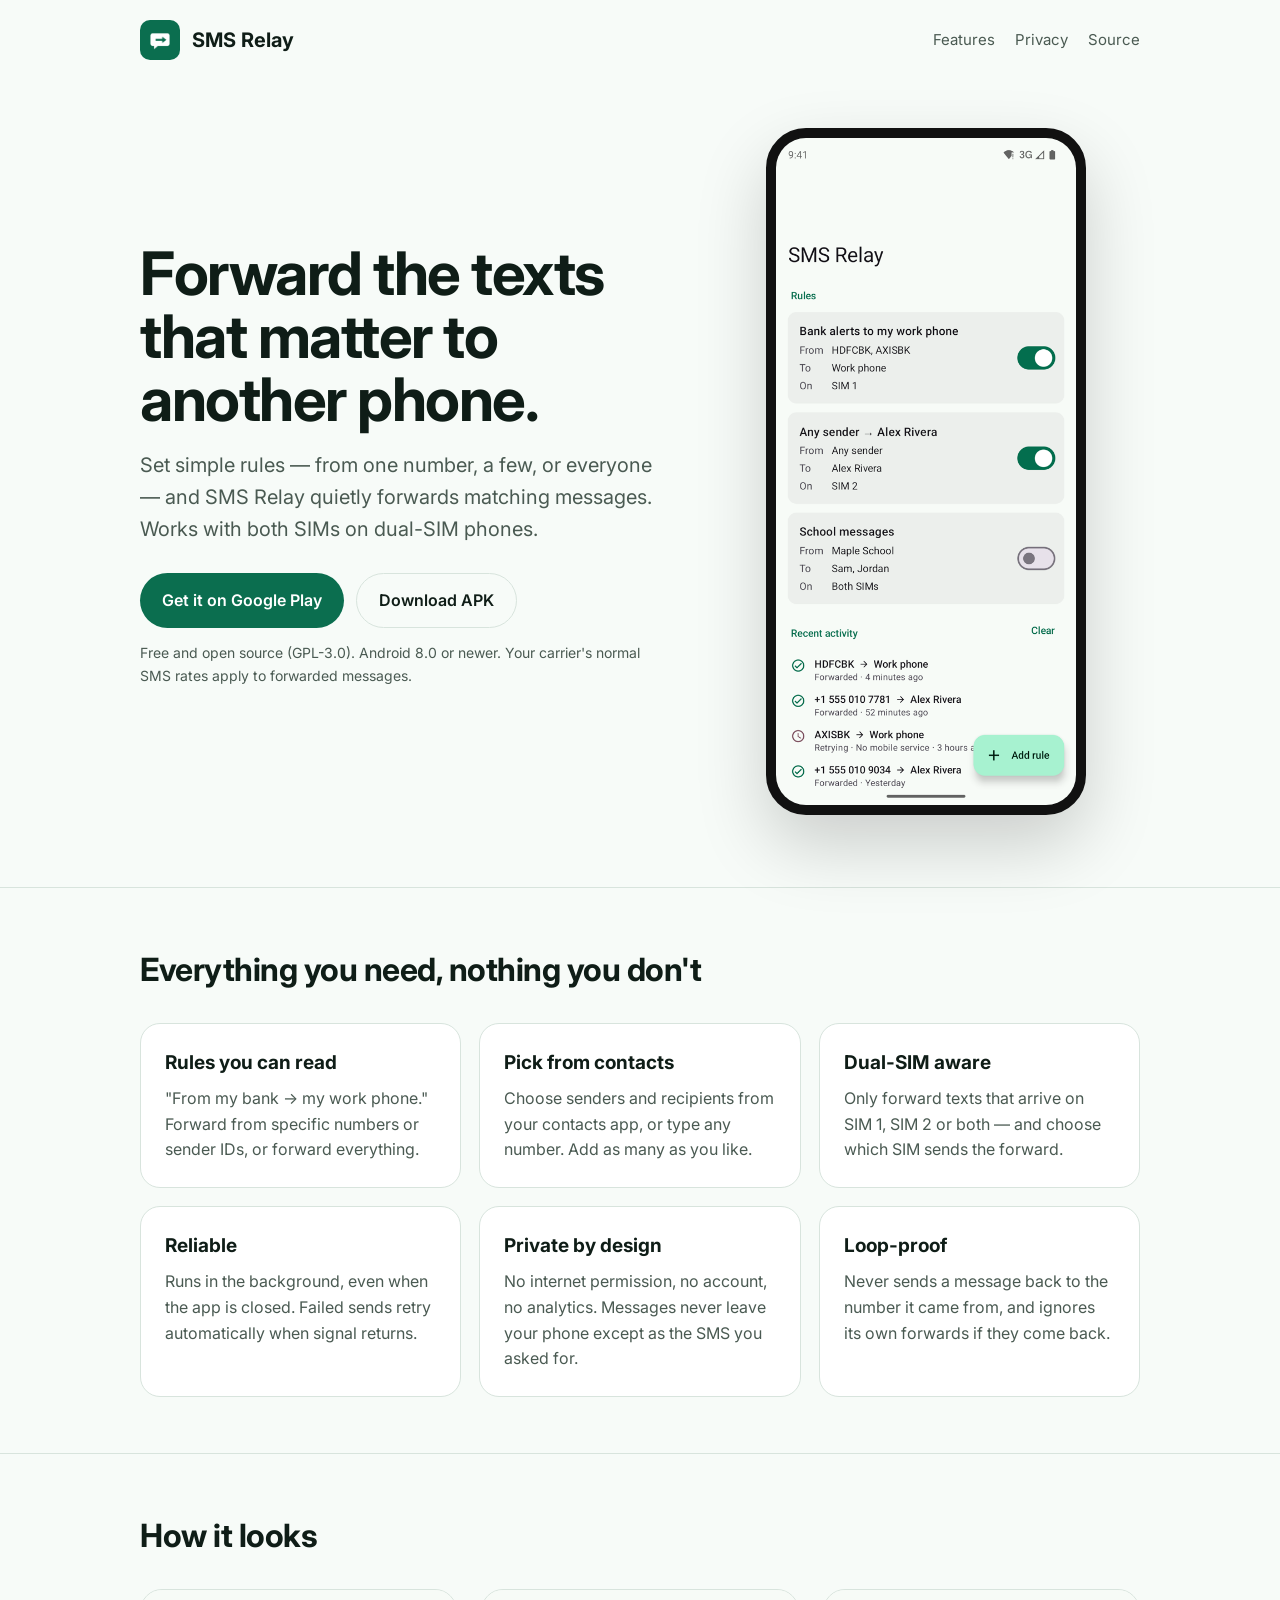
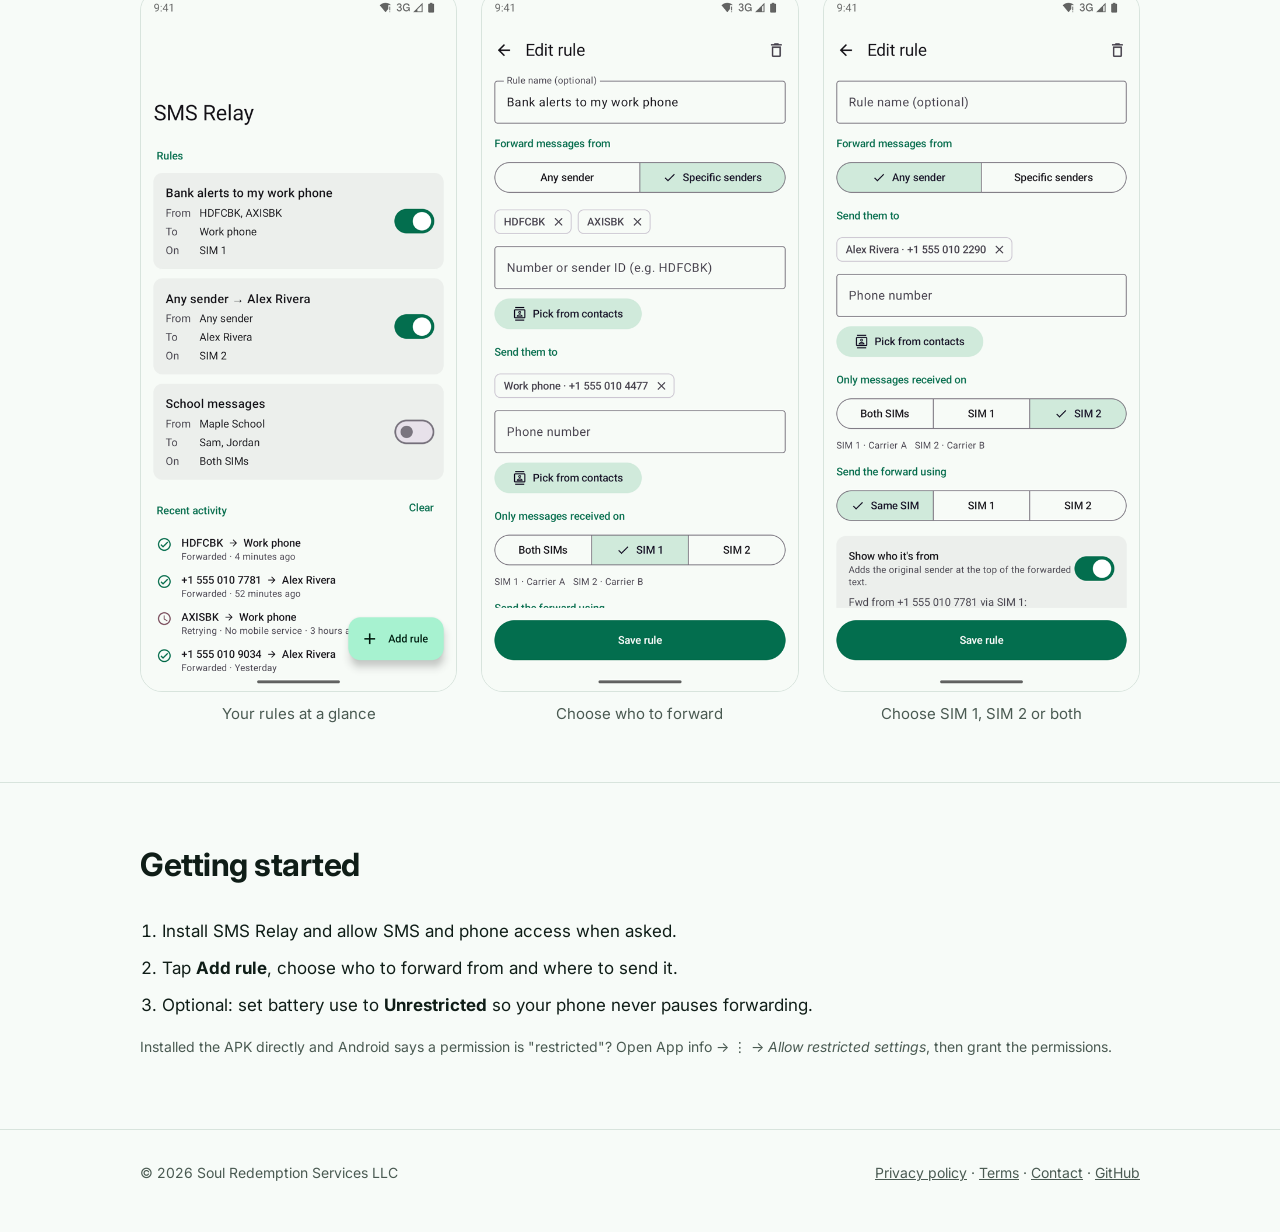
==== docs/index.html @ 9d6687af "Add website, store graphics, F-Droid metadata, README and CI Co-Authored-By: Claude Opus 5.5 <norepl" ====
<!doctype html>
<html lang="en">
<head>
  <meta charset="utf-8">
  <meta name="viewport" content="width=device-width, initial-scale=1">
  <title>SMS Relay — forward texts to another phone</title>
  <meta name="description" content="SMS Relay forwards the text messages you choose to another phone number. Dual-SIM aware, private, no internet access, open source.">
  <link rel="icon" href="img/icon-192.png">
  <link rel="preconnect" href="https://fonts.googleapis.com">
  <link href="https://fonts.googleapis.com/css2?family=Inter:wght@400;600;700;800&display=swap" rel="stylesheet">
  <link rel="stylesheet" href="style.css">
  <meta property="og:title" content="SMS Relay">
  <meta property="og:description" content="Forward the texts you choose to another phone. Private, dual-SIM aware, open source.">
  <meta property="og:image" content="https://ajay-develops.github.io/sms-relay/img/icon.png">
</head>
<body>
  <div class="wrap">
    <header class="top">
      <a class="brand" href="./"><img src="img/icon-192.png" alt="">SMS Relay</a>
      <nav><a href="#features">Features</a><a href="privacy.html">Privacy</a><a href="https://github.com/ajay-develops/sms-relay">Source</a></nav>
    </header>

    <div class="hero">
      <div>
        <h1>Forward the texts that matter to another phone.</h1>
        <p class="lead">Set simple rules — from one number, a few, or everyone — and SMS Relay quietly forwards matching messages. Works with both SIMs on dual-SIM phones.</p>
        <div class="cta">
          <a class="btn primary" href="https://play.google.com/store/apps/details?id=com.soulredemption.smsrelay">Get it on Google Play</a>
          <a class="btn ghost" href="https://github.com/ajay-develops/sms-relay/releases/latest">Download APK</a>
        </div>
        <p class="note">Free and open source (GPL-3.0). Android 8.0 or newer. Your carrier's normal SMS rates apply to forwarded messages.</p>
      </div>
      <div class="phone"><img src="img/home.png" alt="SMS Relay home screen showing three forwarding rules"></div>
    </div>
  </div>

  <section id="features">
    <div class="wrap">
      <h2>Everything you need, nothing you don't</h2>
      <div class="grid">
        <div class="card"><h3>Rules you can read</h3><p>"From my bank → my work phone." Forward from specific numbers or sender IDs, or forward everything.</p></div>
        <div class="card"><h3>Pick from contacts</h3><p>Choose senders and recipients from your contacts app, or type any number. Add as many as you like.</p></div>
        <div class="card"><h3>Dual-SIM aware</h3><p>Only forward texts that arrive on SIM 1, SIM 2 or both — and choose which SIM sends the forward.</p></div>
        <div class="card"><h3>Reliable</h3><p>Runs in the background, even when the app is closed. Failed sends retry automatically when signal returns.</p></div>
        <div class="card"><h3>Private by design</h3><p>No internet permission, no account, no analytics. Messages never leave your phone except as the SMS you asked for.</p></div>
        <div class="card"><h3>Loop-proof</h3><p>Never sends a message back to the number it came from, and ignores its own forwards if they come back.</p></div>
      </div>
    </div>
  </section>

  <section>
    <div class="wrap">
      <h2>How it looks</h2>
      <div class="shots">
        <figure><img src="img/home.png" alt="Rules list"><figcaption>Your rules at a glance</figcaption></figure>
        <figure><img src="img/rule.png" alt="Rule editor with specific senders"><figcaption>Choose who to forward</figcaption></figure>
        <figure><img src="img/sims.png" alt="SIM selection"><figcaption>Choose SIM 1, SIM 2 or both</figcaption></figure>
      </div>
    </div>
  </section>

  <section>
    <div class="wrap">
      <h2>Getting started</h2>
      <ol class="steps">
        <li>Install SMS Relay and allow SMS and phone access when asked.</li>
        <li>Tap <strong>Add rule</strong>, choose who to forward from and where to send it.</li>
        <li>Optional: set battery use to <strong>Unrestricted</strong> so your phone never pauses forwarding.</li>
      </ol>
      <p class="note">Installed the APK directly and Android says a permission is "restricted"? Open App info → ⋮ → <em>Allow restricted settings</em>, then grant the permissions.</p>
    </div>
  </section>

  <footer>
    <div class="wrap">
      <span>© 2026 Soul Redemption Services LLC</span>
      <span><a href="privacy.html">Privacy policy</a> · <a href="terms.html">Terms</a> · <a href="mailto:saulredemptionservicesllc@gmail.com">Contact</a> · <a href="https://github.com/ajay-develops/sms-relay">GitHub</a></span>
    </div>
  </footer>
</body>
</html>
---- docs/style.css ----
:root {
  --bg: #f7fbf8;
  --surface: #ffffff;
  --ink: #0f1d17;
  --muted: #4a5a52;
  --brand: #0b6e4f;
  --brand-ink: #ffffff;
  --tint: #e3f4ec;
  --line: #d8e4dd;
  --radius: 20px;
}
@media (prefers-color-scheme: dark) {
  :root {
    --bg: #0f1512;
    --surface: #18201c;
    --ink: #e4ece7;
    --muted: #a7b6ae;
    --brand: #8ad6b3;
    --brand-ink: #003825;
    --tint: #1d2b24;
    --line: #2a3630;
  }
}
* { box-sizing: border-box; }
html { -webkit-text-size-adjust: 100%; }
body {
  margin: 0; background: var(--bg); color: var(--ink);
  font: 17px/1.6 Inter, system-ui, -apple-system, "Segoe UI", Roboto, sans-serif;
}
a { color: var(--brand); }
.wrap { max-width: 1040px; margin: 0 auto; padding: 0 20px; }
header.top { display: flex; align-items: center; justify-content: space-between; padding: 20px 0; }
.brand { display: flex; align-items: center; gap: 12px; font-weight: 700; font-size: 20px; color: var(--ink); text-decoration: none; }
.brand img { width: 40px; height: 40px; border-radius: 10px; }
nav a { margin-left: 20px; color: var(--muted); text-decoration: none; font-size: 15px; }
nav a:hover { color: var(--ink); }

.hero { display: grid; grid-template-columns: 1.1fr .9fr; gap: 48px; align-items: center; padding: 48px 0 72px; }
.hero h1 { font-size: clamp(38px, 6vw, 60px); line-height: 1.05; letter-spacing: -1.5px; margin: 0 0 18px; }
.hero p.lead { font-size: 20px; color: var(--muted); margin: 0 0 28px; max-width: 520px; }
.cta { display: flex; flex-wrap: wrap; gap: 12px; }
.btn { display: inline-flex; align-items: center; gap: 8px; padding: 14px 22px; border-radius: 999px; font-weight: 600; text-decoration: none; font-size: 16px; }
.btn.primary { background: var(--brand); color: var(--brand-ink); }
.btn.ghost { border: 1.5px solid var(--line); color: var(--ink); }
.phone { justify-self: center; width: min(320px, 80vw); border-radius: 40px; border: 10px solid #111; overflow: hidden; box-shadow: 0 30px 70px rgba(0,0,0,.18); background: #111; }
.phone img { display: block; width: 100%; }
.note { font-size: 14px; color: var(--muted); margin-top: 14px; }

section { padding: 56px 0; border-top: 1px solid var(--line); }
section h2 { font-size: 32px; letter-spacing: -.5px; margin: 0 0 28px; }
.grid { display: grid; grid-template-columns: repeat(3, 1fr); gap: 18px; }
.card { background: var(--surface); border: 1px solid var(--line); border-radius: var(--radius); padding: 24px; }
.card h3 { margin: 0 0 8px; font-size: 19px; }
.card p { margin: 0; color: var(--muted); font-size: 16px; }
.shots { display: grid; grid-template-columns: repeat(3, 1fr); gap: 24px; }
.shots figure { margin: 0; }
.shots img { width: 100%; border-radius: 22px; border: 1px solid var(--line); display: block; }
.shots figcaption { text-align: center; color: var(--muted); font-size: 15px; margin-top: 10px; }
ol.steps { padding-left: 22px; }
ol.steps li { margin-bottom: 10px; }

footer { border-top: 1px solid var(--line); padding: 32px 0 48px; color: var(--muted); font-size: 14px; }
footer .wrap { display: flex; flex-wrap: wrap; gap: 12px 24px; justify-content: space-between; }
footer a { color: var(--muted); }

/* Legal pages */
.doc { max-width: 760px; padding: 24px 20px 64px; margin: 0 auto; }
.doc h1 { font-size: 40px; letter-spacing: -1px; margin: 16px 0 4px; }
.doc .meta { color: var(--muted); margin-bottom: 32px; }
.doc h2 { font-size: 22px; margin: 36px 0 10px; }
.doc table { border-collapse: collapse; width: 100%; font-size: 15px; }
.doc th, .doc td { text-align: left; border-bottom: 1px solid var(--line); padding: 10px 8px; vertical-align: top; }
.doc .callout { background: var(--tint); border-radius: 14px; padding: 16px 18px; }

@media (max-width: 820px) {
  .hero { grid-template-columns: 1fr; padding-top: 24px; }
  .grid, .shots { grid-template-columns: 1fr; }
  nav a { margin-left: 14px; }
  .doc table { display: block; overflow-x: auto; }
}
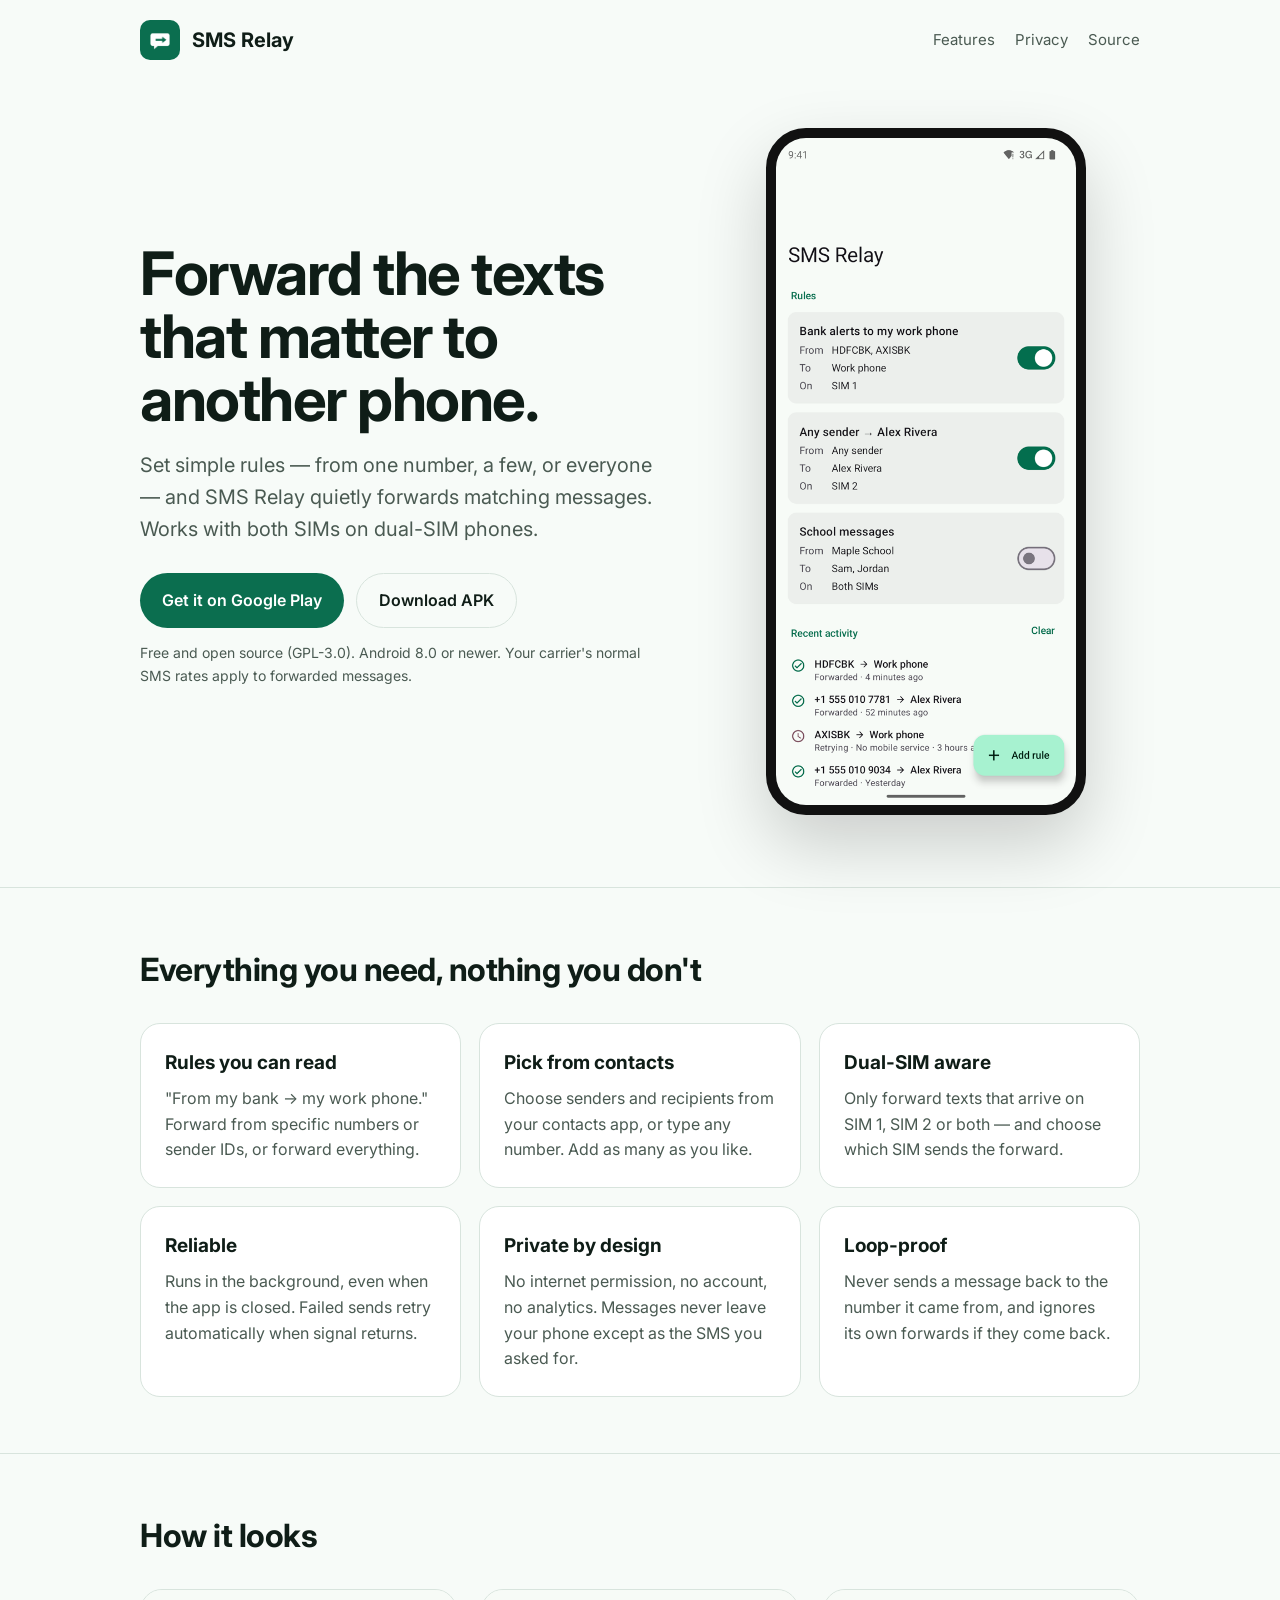
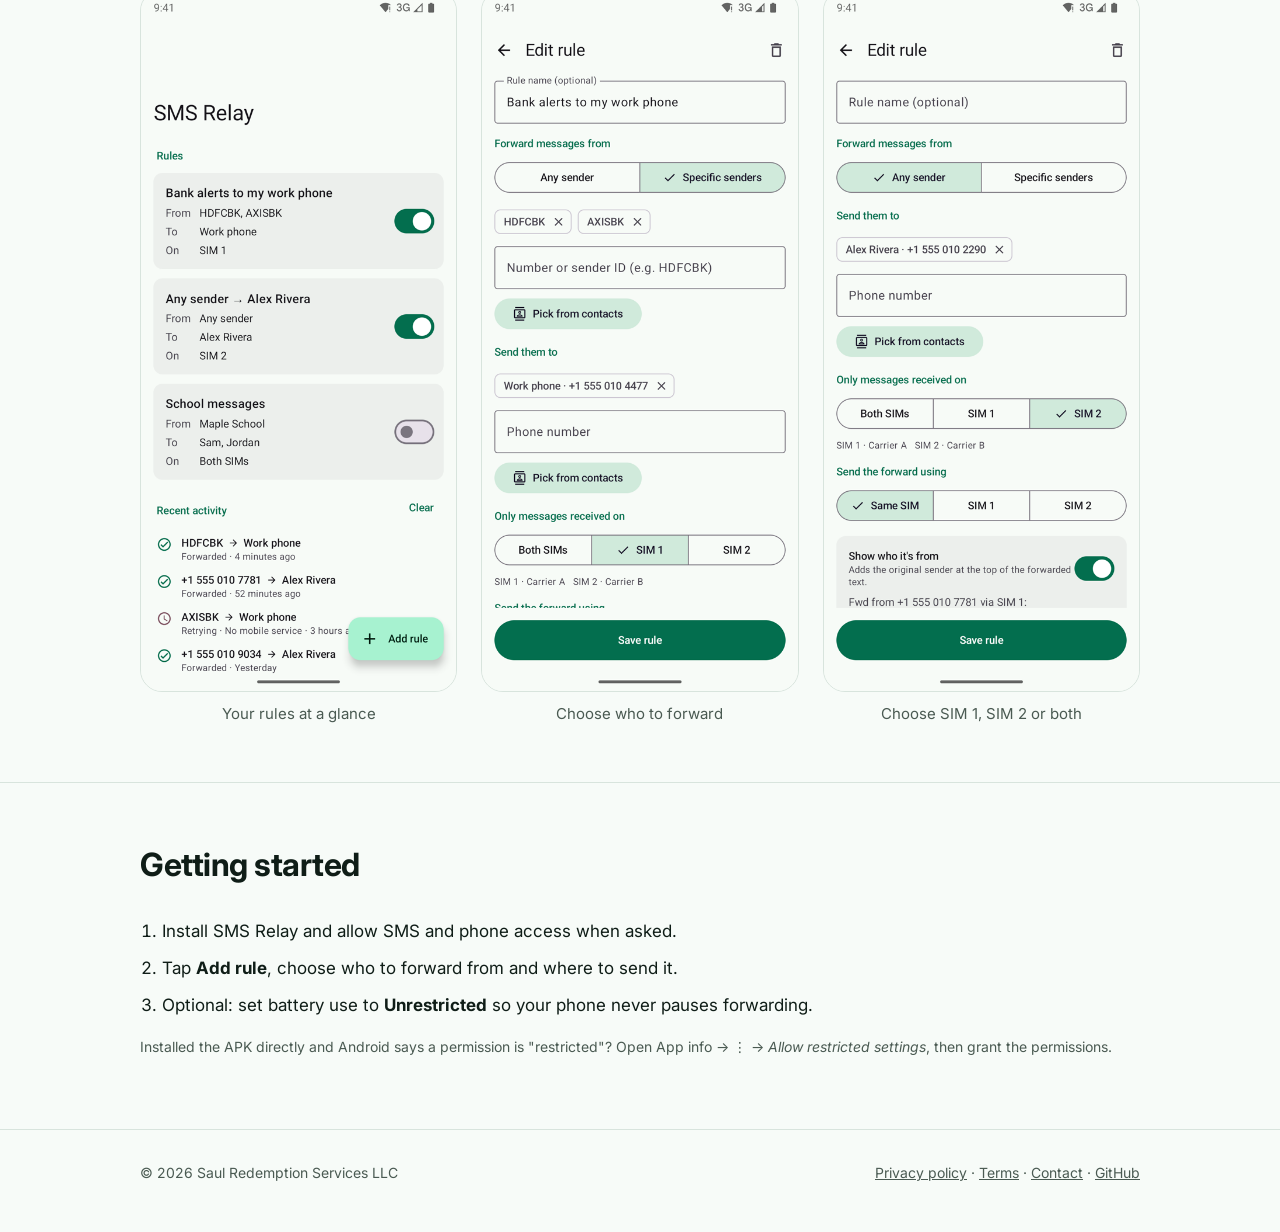
==== commit 11395dfa: "Correct company name to Saul Redemption Services LLC Co-Authored-By: Claude Opus 5.5 <noreply@anthro" ====
--- a/docs/index.html
+++ b/docs/index.html
@@ -73,7 +73,7 @@
 
   <footer>
     <div class="wrap">
-      <span>© 2026 Soul Redemption Services LLC</span>
+      <span>© 2026 Saul Redemption Services LLC</span>
       <span><a href="privacy.html">Privacy policy</a> · <a href="terms.html">Terms</a> · <a href="mailto:saulredemptionservicesllc@gmail.com">Contact</a> · <a href="https://github.com/ajay-develops/sms-relay">GitHub</a></span>
     </div>
   </footer>
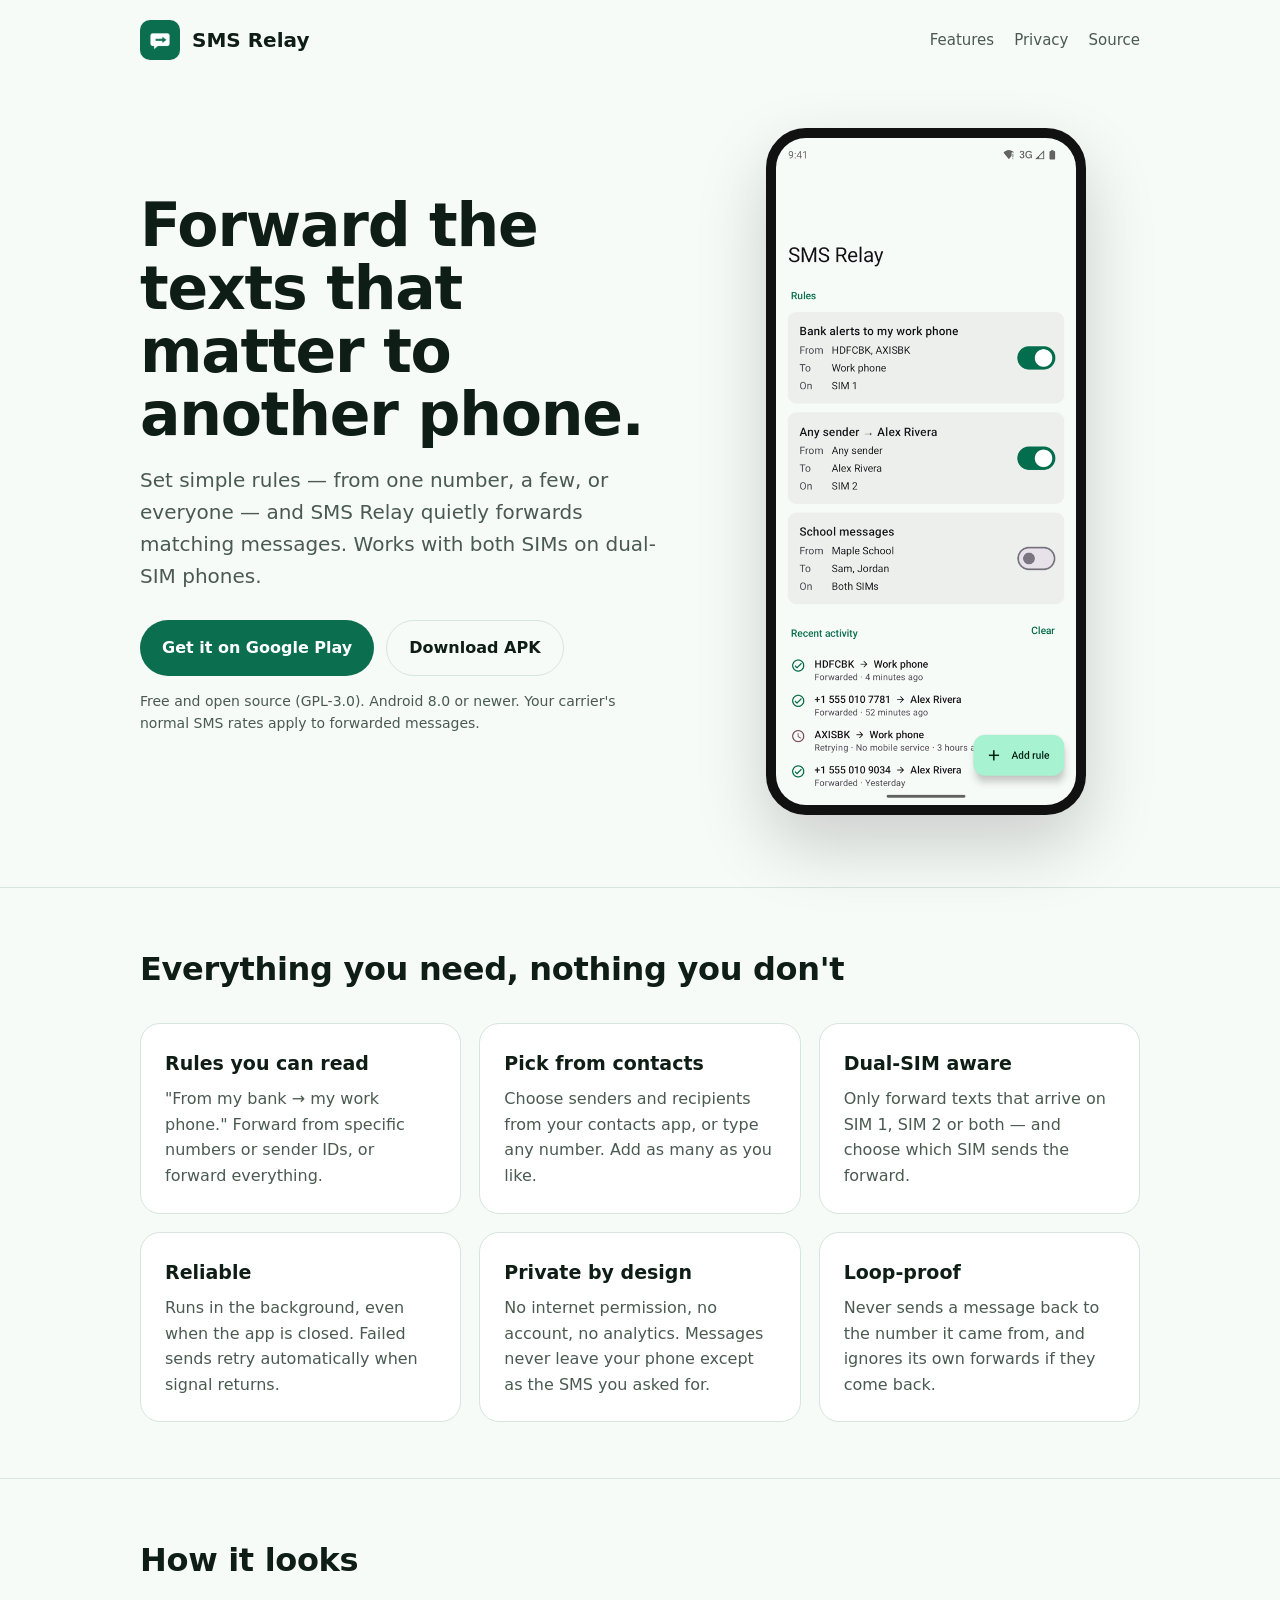
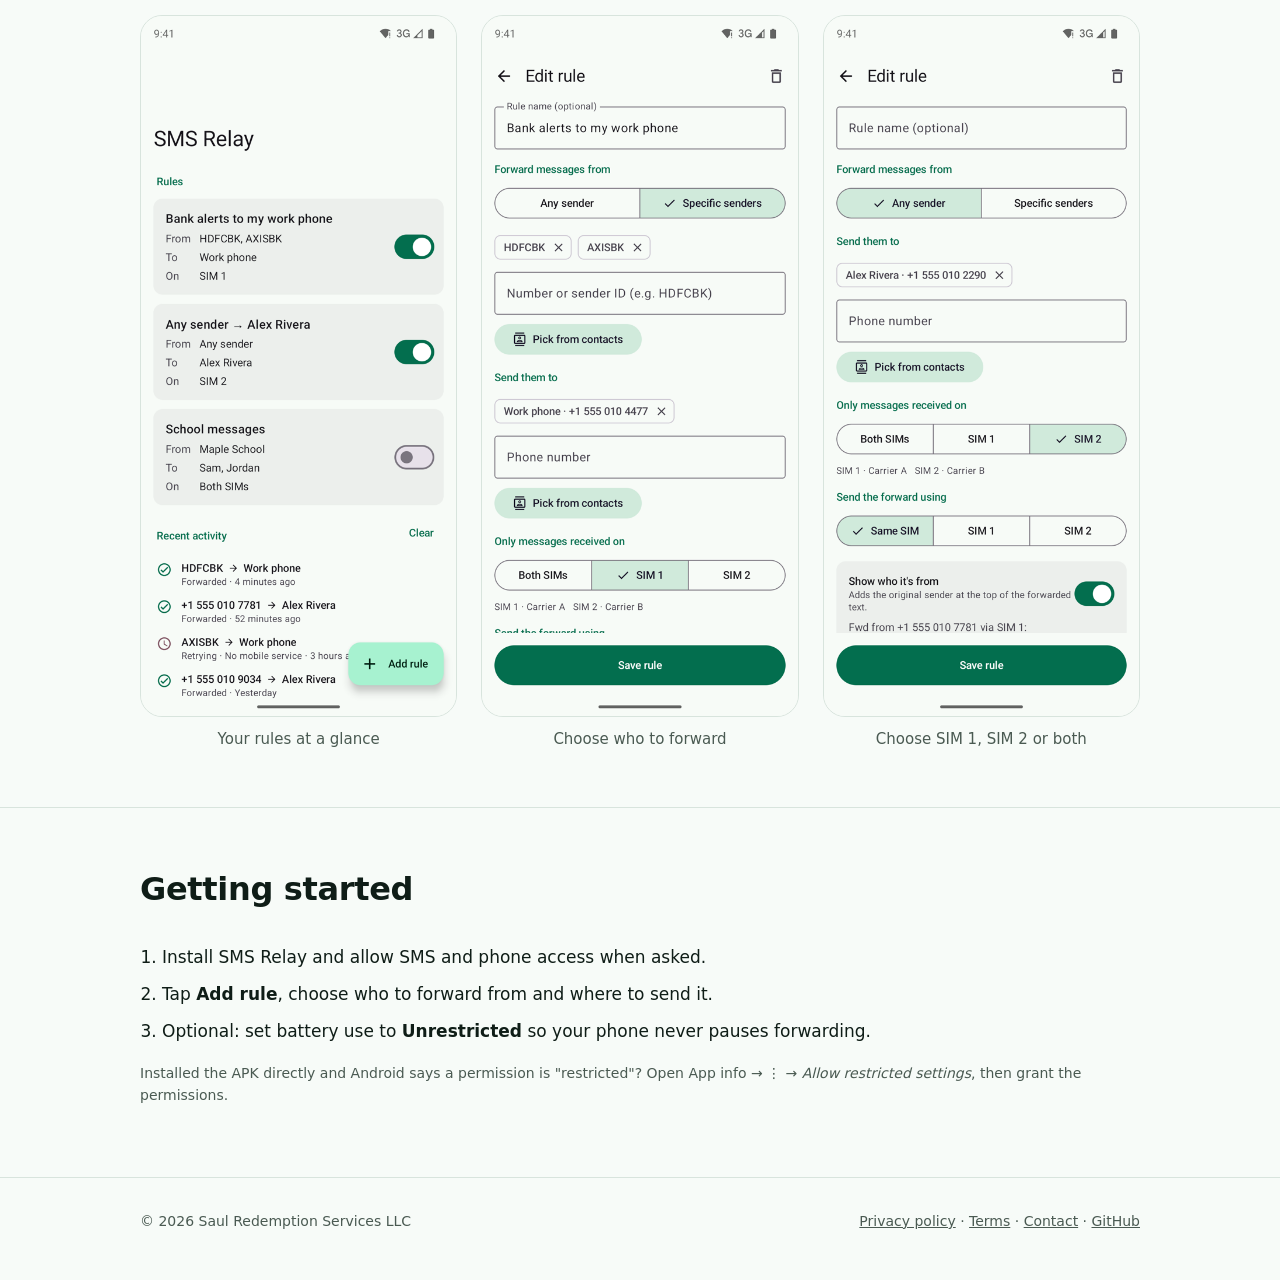
==== commit 70be9501: "Site: system font stack (no Google Fonts request), gentler heading tracking Co-Authored-By: Claude O" ====
--- a/docs/index.html
+++ b/docs/index.html
@@ -6,8 +6,6 @@
   <title>SMS Relay — forward texts to another phone</title>
   <meta name="description" content="SMS Relay forwards the text messages you choose to another phone number. Dual-SIM aware, private, no internet access, open source.">
   <link rel="icon" href="img/icon-192.png">
-  <link rel="preconnect" href="https://fonts.googleapis.com">
-  <link href="https://fonts.googleapis.com/css2?family=Inter:wght@400;600;700;800&display=swap" rel="stylesheet">
   <link rel="stylesheet" href="style.css">
   <meta property="og:title" content="SMS Relay">
   <meta property="og:description" content="Forward the texts you choose to another phone. Private, dual-SIM aware, open source.">
--- a/docs/style.css
+++ b/docs/style.css
@@ -25,7 +25,7 @@
 html { -webkit-text-size-adjust: 100%; }
 body {
   margin: 0; background: var(--bg); color: var(--ink);
-  font: 17px/1.6 Inter, system-ui, -apple-system, "Segoe UI", Roboto, sans-serif;
+  font: 17px/1.6 system-ui, -apple-system, "Segoe UI", Roboto, sans-serif;
 }
 a { color: var(--brand); }
 .wrap { max-width: 1040px; margin: 0 auto; padding: 0 20px; }
@@ -36,7 +36,7 @@
 nav a:hover { color: var(--ink); }
 
 .hero { display: grid; grid-template-columns: 1.1fr .9fr; gap: 48px; align-items: center; padding: 48px 0 72px; }
-.hero h1 { font-size: clamp(38px, 6vw, 60px); line-height: 1.05; letter-spacing: -1.5px; margin: 0 0 18px; }
+.hero h1 { font-size: clamp(38px, 6vw, 60px); line-height: 1.05; letter-spacing: -0.02em; margin: 0 0 18px; }
 .hero p.lead { font-size: 20px; color: var(--muted); margin: 0 0 28px; max-width: 520px; }
 .cta { display: flex; flex-wrap: wrap; gap: 12px; }
 .btn { display: inline-flex; align-items: center; gap: 8px; padding: 14px 22px; border-radius: 999px; font-weight: 600; text-decoration: none; font-size: 16px; }
@@ -47,7 +47,7 @@
 .note { font-size: 14px; color: var(--muted); margin-top: 14px; }
 
 section { padding: 56px 0; border-top: 1px solid var(--line); }
-section h2 { font-size: 32px; letter-spacing: -.5px; margin: 0 0 28px; }
+section h2 { font-size: 32px; letter-spacing: -0.01em; margin: 0 0 28px; }
 .grid { display: grid; grid-template-columns: repeat(3, 1fr); gap: 18px; }
 .card { background: var(--surface); border: 1px solid var(--line); border-radius: var(--radius); padding: 24px; }
 .card h3 { margin: 0 0 8px; font-size: 19px; }
@@ -65,7 +65,7 @@
 
 /* Legal pages */
 .doc { max-width: 760px; padding: 24px 20px 64px; margin: 0 auto; }
-.doc h1 { font-size: 40px; letter-spacing: -1px; margin: 16px 0 4px; }
+.doc h1 { font-size: 40px; letter-spacing: -0.015em; margin: 16px 0 4px; }
 .doc .meta { color: var(--muted); margin-bottom: 32px; }
 .doc h2 { font-size: 22px; margin: 36px 0 10px; }
 .doc table { border-collapse: collapse; width: 100%; font-size: 15px; }
